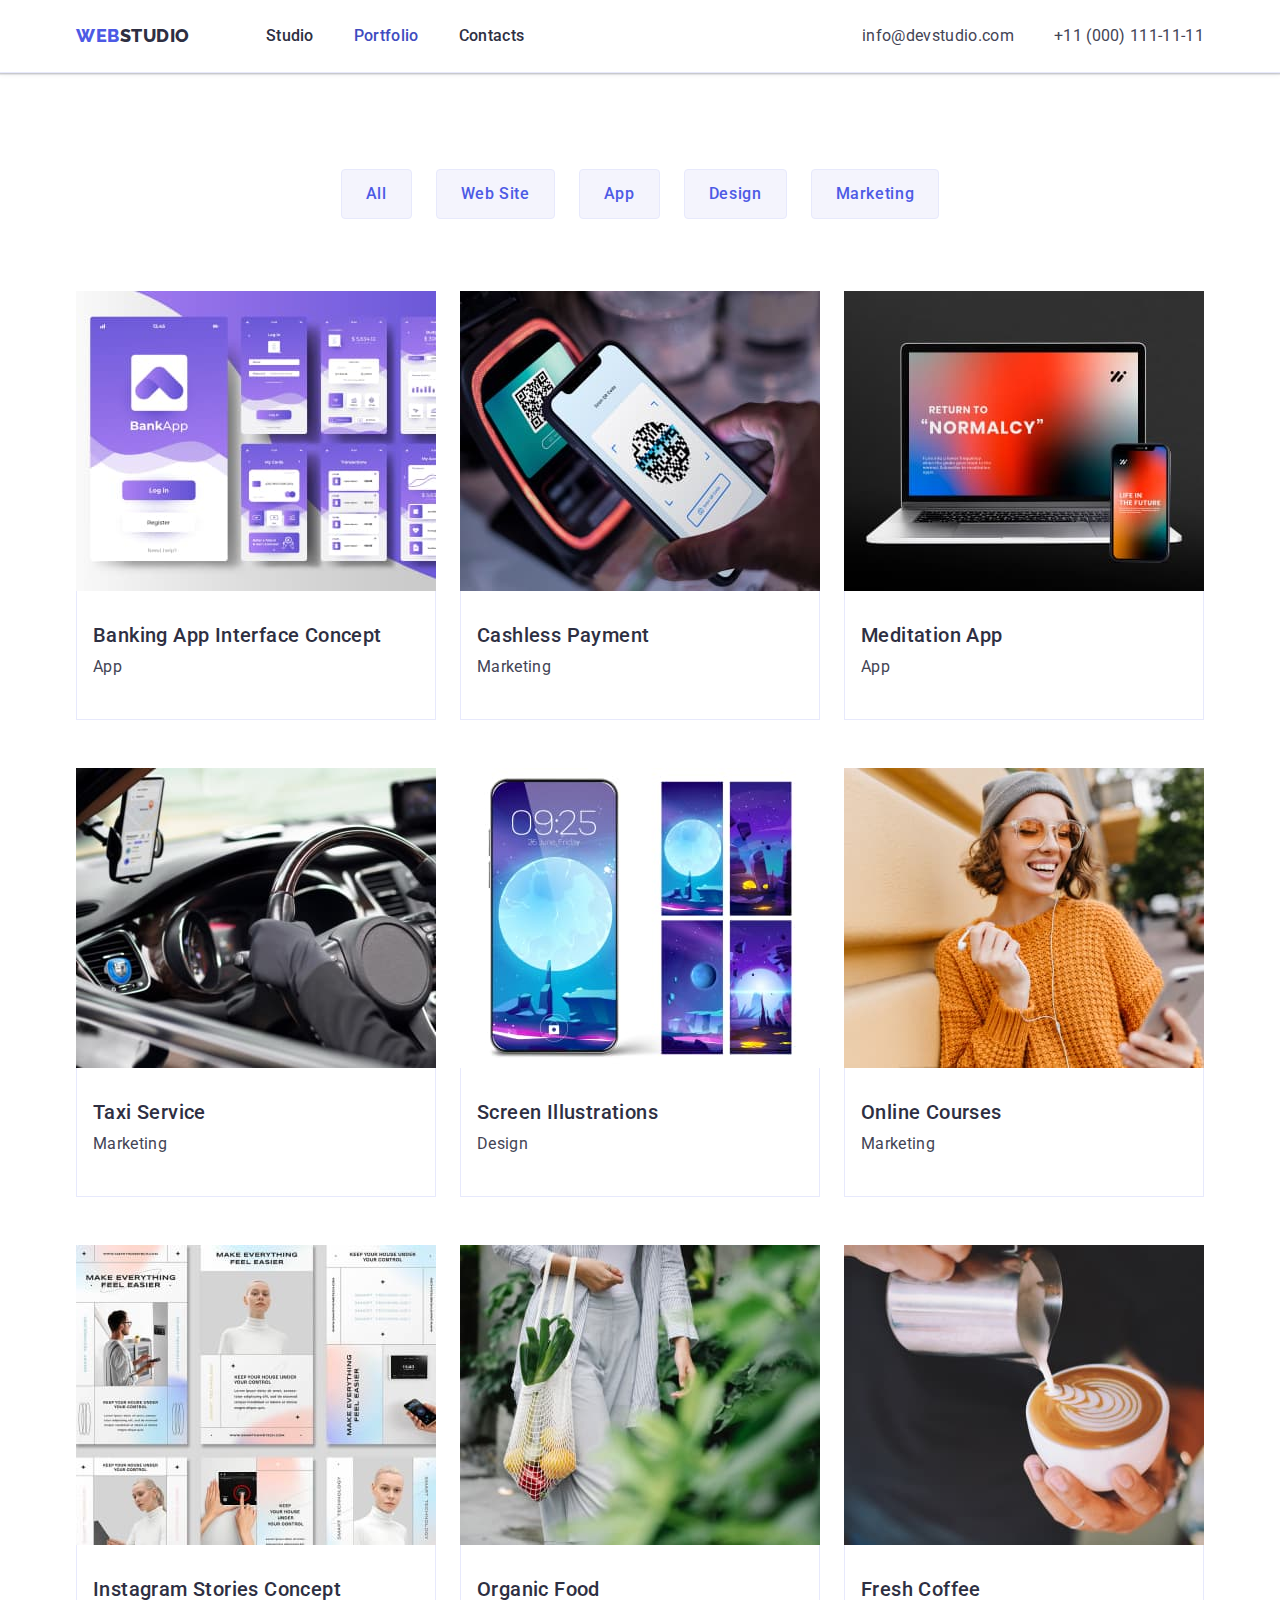
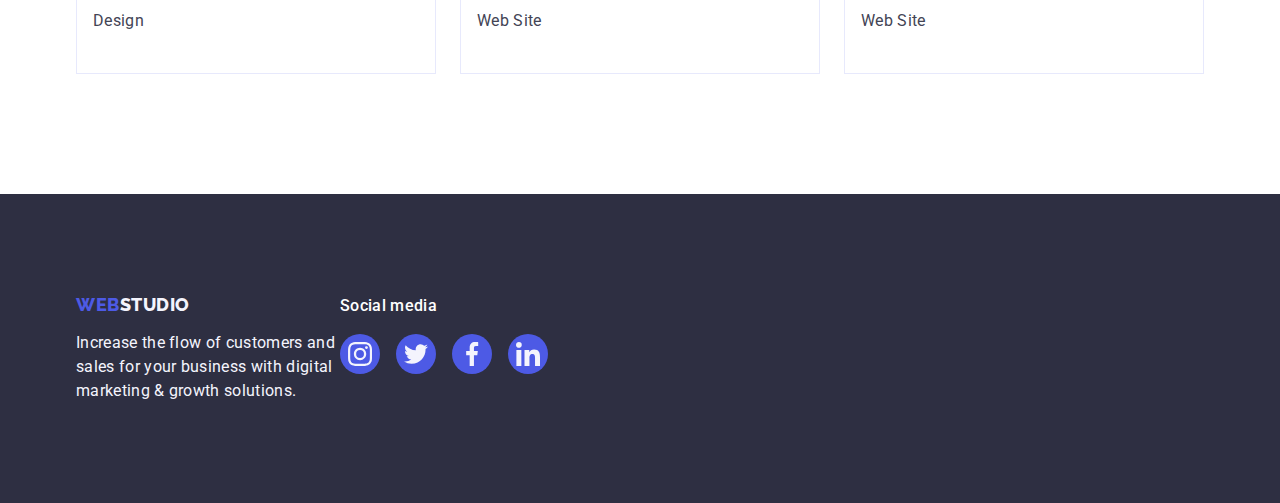
==== portfolio.html @ 7ee17296 "Initial commit" ====
<!DOCTYPE html>
<html lang="en">
  <head>
    <meta charset="UTF-8" />
    <meta http-equiv="X-UA-Compatible" content="IE=edge" />
    <meta name="viewport" content="width=device-width, initial-scale=1.0" />
    <title>Portfolio</title>
    <link rel="preconnect" href="https://fonts.googleapis.com" />
    <link rel="preconnect" href="https://fonts.gstatic.com" crossorigin />
    <link
      href="https://fonts.googleapis.com/css2?family=Raleway:wght@800&family=Roboto:wght@400;500;700;900&display=swap"
      rel="stylesheet" />
    <link rel="stylesheet" href="https://cdn.jsdelivr.net/npm/modern-normalize@1.1.0/modern-normalize.min.css" />
    <link rel="stylesheet" href="./css/styles.css" />
  </head>
  <body>
    <!-- Header -->
    <header class="page-header">
      <div class="container">
        <!-- Navigation -->
        <nav class="navigation">
          <!-- Logotype -->
          <a class="link logotype" href="./index.html">Web<span class="logo-theme-light">Studio</span></a>
          <ul class="menu list">
            <li class="menu-item">
              <a class="menu-link link" href="./index.html">Studio</a>
            </li>

            <li class="menu-item">
              <a class="menu-link link current" href="./portfolio.html">Portfolio</a>
            </li>

            <li class="menu-item">
              <a class="menu-link link" href="">Contacts</a>
            </li>
          </ul>
        </nav>
        <!-- Contacts -->
        <address class="address">
          <ul class="contacts list">
            <li class="contact-item">
              <a class="contact-link link" href="mailto:info@devstudio.com">info@devstudio.com</a>
            </li>

            <li class="contact-item">
              <a class="contact-link link" href="tel:+110001111111">+11 (000) 111-11-11</a>
            </li>
          </ul>
        </address>
      </div>
    </header>
    <main>
      <section class="filter">
        <div class="container">
          <h1 class="visually-hidden">Portfolio</h1>
          <!-- Filter -->
          <ul class="list filter-list">
            <li class="filter-item"><button class="filter-btn" type="button">All</button></li>
            <li class="filter-item"><button class="filter-btn" type="button">Web Site</button></li>
            <li class="filter-item"><button class="filter-btn" type="button">App</button></li>
            <li class="filter-item"><button class="filter-btn" type="button">Design</button></li>
            <li class="filter-item"><button class="filter-btn" type="button">Marketing</button></li>
          </ul>
          <ul class="list card-set">
            <li class="card-item">
              <a class="link card-item-link" href="">
                <img src="./images/portfolio/img-1.jpg" alt="Software" width="360" height="300" />
                <div class="card-content">
                  <h2 class="photo-title">Banking App Interface Concept</h2>
                  <p class="photo-description">App</p>
                </div>
              </a>
            </li>

            <li class="card-item">
              <a class="link card-item-link" href="">
                <img src="./images/portfolio/img-2.jpg" alt="Payments by phone" width="360" height="300" />
                <div class="card-content">
                  <h2 class="photo-title">Cashless Payment</h2>
                  <p class="photo-description">Marketing</p>
                </div>
              </a>
            </li>

            <li class="card-item">
              <a class="link card-item-link" href="">
                <img src="./images/portfolio/img-3.jpg" alt="Laptop and phone" width="360" height="300" />
                <div class="card-content">
                  <h2 class="photo-title">Meditation App</h2>
                  <p class="photo-description">App</p>
                </div>
              </a>
            </li>

            <li class="card-item">
              <a class="link card-item-link" href="">
                <img src="./images/portfolio/img-4.jpg" alt="Car interior" width="360" height="300" />
                <div class="card-content">
                  <h2 class="photo-title">Taxi Service</h2>
                  <p class="photo-description">Marketing</p>
                </div>
              </a>
            </li>

            <li class="card-item">
              <a class="link card-item-link" href="">
                <img src="./images/portfolio/img-5.jpg" alt="Screen illustrations" width="360" height="300" />
                <div class="card-content">
                  <h2 class="photo-title">Screen Illustrations</h2>
                  <p class="photo-description">Design</p>
                </div>
              </a>
            </li>

            <li class="card-item">
              <a class="link card-item-link" href="">
                <img src="./images/portfolio/img-6.jpg" alt="A girl with a mobile phone" width="360" height="300" />
                <div class="card-content">
                  <h2 class="photo-title">Online Courses</h2>
                  <p class="photo-description">Marketing</p>
                </div>
              </a>
            </li>

            <li class="card-item">
              <a class="link card-item-link" href="">
                <img src="./images/portfolio/img-7.jpg" alt="Instagram stories concept" width="360" height="300" />
                <div class="card-content">
                  <h2 class="photo-title">Instagram Stories Concept</h2>
                  <p class="photo-description">Design</p>
                </div>
              </a>
            </li>

            <li class="card-item">
              <a class="link card-item-link" href="">
                <img src="./images/portfolio/img-8.jpg" alt="Organic products" width="360" height="300" />
                <div class="card-content">
                  <h2 class="photo-title">Organic Food</h2>
                  <p class="photo-description">Web Site</p>
                </div>
              </a>
            </li>

            <li class="card-item">
              <a class="link card-item-link" href="">
                <img src="./images/portfolio/img-9.jpg" alt="Making coffee" width="360" height="300" />
                <div class="card-content">
                  <h2 class="photo-title">Fresh Coffee</h2>
                  <p class="photo-description">Web Site</p>
                </div>
              </a>
            </li>
          </ul>
        </div>
      </section>
    </main>

    <!-- Footer -->
    <footer class="page-footer">
      <div class="container">
        <div>
          <!-- Logotype -->
          <a class="link logotype" href="./index.html">Web<span class="logo-theme-dark">Studio</span></a>
          <p class="footer-text">
            Increase the flow of customers and sales for your business with digital marketing & growth solutions.
          </p>
        </div>
        <div>
          <p class="social-media">Social media</p>
          <ul class="list social-list">
            <li class="social-list-item">
              <a class="social-list-link" href="">
                <svg class="social-list-icon" width="24" height="24">
                  <use href="./images/icons.svg#icon-instagram-1"></use>
                </svg>
              </a>
            </li>
            <li class="social-list-item">
              <a class="social-list-link" href="">
                <svg class="social-list-icon" width="24" height="24">
                  <use href="./images/icons.svg#icon-twitter-1"></use>
                </svg>
              </a>
            </li>
            <li class="social-list-item">
              <a class="social-list-link" href="">
                <svg class="social-list-icon" width="24" height="24">
                  <use href="./images/icons.svg#icon-facebook-1"></use>
                </svg>
              </a>
            </li>
            <li class="social-list-item">
              <a class="social-list-link" href="">
                <svg class="social-list-icon" width="24" height="24">
                  <use href="./images/icons.svg#icon-linkedin-1"></use>
                </svg>
              </a>
            </li>
          </ul>
        </div>
      </div>
    </footer>
  </body>
</html>
---- css/styles.css ----
:root {
  /* Color */
  --primary-text-color-theme-light: #434455;
  --secondary-text-color-theme-light: #2e2f42;
  --primary-text-color-theme-dark: #ffffff;
  --secondary-text-color-theme-dark: #f4f4fd;
  --logo-color: #4d5ae5;
  --accent-color: #404bbf;
  --accent-color-footer: #31d0aa;
  --batton-background-theme-dark: #4d5ae5;
  --batton-background-accent: #404bbf;
  --customers-icon-color: #8e8f99;
}

h1,
h2,
h3,
h4,
p,
ul {
  margin-top: 0;
  margin-bottom: 0;
}

ul {
  padding-left: 0;
}

img {
  display: block;
}

.list {
  list-style: none;
}

.link {
  text-decoration: none;
}

body {
  background-color: #ffffff;
  font-family: "Roboto", sans-serif;
  font-size: 16px;
  line-height: 1.5;
  letter-spacing: 0.02em;
  color: var(--primary-text-color-theme-light);
}

.container {
  width: 1158px;
  margin: 0 auto;
  padding: 0 15px;
}

/* ==================================COMPONENTS=============================== */

.secondary-title {
  margin-bottom: 72px;
  font-size: 36px;
  line-height: 1.1;
  text-align: center;
  text-transform: capitalize;
  letter-spacing: 0.02em;
  color: var(--secondary-text-color-theme-light);
}

.photo-title {
  font-weight: 500;
  font-size: 20px;
  line-height: 1.2;
  letter-spacing: 0.02em;
  color: var(--secondary-text-color-theme-light);
}

.photo-description {
  font-weight: 400;
  font-size: 16px;
  color: var(--primary-text-color-theme-light);
  margin-bottom: 8px;
}

.section {
  padding-bottom: 120px;
}

.section:not(:nth-child(-2n + 3)) {
  padding-top: 120px;
}

.social-list {
  display: flex;
  justify-content: center;
  gap: 24px;
}

.social-list-link {
  display: flex;
  justify-content: center;
  align-items: center;
  width: 40px;
  height: 40px;
  background-color: var(--batton-background-theme-dark);
  border-radius: 50%;
}

.visually-hidden {
  position: absolute;
  width: 1px;
  height: 1px;
  margin: -1px;
  border: 0;
  padding: 0;

  white-space: nowrap;
  clip-path: inset(100%);
  clip: rect(0 0 0 0);
  overflow: hidden;
}

/* ==================================/COMPONENTS=============================== */

/* ==================================HEADER=============================== */

.page-header {
  border-bottom: 1px solid #e7e9fc;
  box-shadow: 0px 2px 1px rgba(46, 47, 66, 0.08), 0px 1px 1px rgba(46, 47, 66, 0.16), 0px 1px 6px rgba(46, 47, 66, 0.08);
}

.page-header .container {
  display: flex;
  align-items: center;
  justify-content: space-between;
}

.navigation {
  display: flex;
  align-items: center;
}

/* Logotype */
.logotype {
  margin-right: 76px;
  font-family: "Raleway", sans-serif;
  font-weight: 800;
  font-size: 18px;
  line-height: 1.17;
  letter-spacing: 0.03em;
  text-transform: uppercase;
  color: var(--logo-color);
}

.logo-theme-light {
  color: var(--secondary-text-color-theme-light);
}

.logo-theme-dark {
  color: var(--secondary-text-color-theme-dark);
}

.menu {
  display: flex;
}

.menu-item:not(:last-child) {
  margin-right: 40px;
}

.menu-link {
  display: inline-block;
  font-weight: 500;
  color: var(--secondary-text-color-theme-light);
  padding-top: 24px;
  padding-bottom: 24px;
}

.menu-link:hover,
.menu-link:focus {
  color: var(--accent-color);
}

/* Акцент на посилання на активну сторінку */
.menu .menu-link.link.current {
  color: var(--accent-color);
}

/* Contacts */

.address {
  font-style: normal;
}

.contacts {
  display: flex;
  gap: 40px;
}

.contact-link {
  font-style: normal;
  font-weight: 400;
  color: var(--primary-text-color-theme-light);
}

.contact-link:hover,
.contact-link:focus {
  color: var(--accent-color);
}

/* ==================================/HEADER=============================== */

/* ====================================HERO================================ */

.hero {
  background-color: var(--secondary-text-color-theme-light);
  background-image: linear-gradient(rgba(46, 47, 66, 0.7), rgba(46, 47, 66, 0.7)), url(../images/img-name.jpg);
  background-repeat: no-repeat;
  background-position: center;
  background-size: cover;
  /* background-size: 1440px, auto; */
  margin-left: auto;
  margin-right: auto;
  max-width: 1440px;
  text-align: center;
  padding: 188px 0;
}

.hero-title {
  font-size: 56px;
  line-height: 1.07;
  color: var(--primary-text-color-theme-dark);
  letter-spacing: 0.02em;
  margin: 0 auto 48px;
  max-width: 496px;
}

/* Button */
.modal-btn {
  display: block;
  margin: 0 auto;
  border-radius: 4px;
  padding: 16px 32px;
  min-width: 169px;
  border: none;
  font-family: inherit;
  font-weight: 500;
  font-size: 16px;
  line-height: 1.5;
  letter-spacing: 0.04em;
  color: var(--primary-text-color-theme-dark);
  background: var(--batton-background-theme-dark);
  cursor: pointer;
  text-align: center;
}

.modal-btn:hover,
.modal-btn:focus {
  background: var(--batton-background-accent);
}

/* ====================================/HERO================================ */

/* ================================OUR ADVANTAGES============================ */

.advantage-title {
  margin-bottom: 8px;
  font-weight: 500;
  font-size: 20px;
  line-height: 1.2;
  letter-spacing: 0.02em;
  color: var(--secondary-text-color-theme-light);
}

.advantage-text {
  color: var(--primary-text-color-theme-light);
}

.advantages .list {
  display: flex;
}

.advantages .item {
  flex-basis: calc((100% - 3 * 24px) / 4);
}

.advantages .item:not(:last-child) {
  margin-right: 24px;
}

.advantages-icon {
  display: flex;
  width: 264px;
  height: 112px;
  justify-content: center;
  align-items: center;
  background-color: var(--secondary-text-color-theme-dark);
  border-radius: 4px;
  margin-bottom: 8px;
}

/* ================================/OUR ADVANTAGES============================ */

/* ===============================WHAT ARE WE DOING=========================== */

.services .list {
  display: flex;
}

.services .item:not(:last-child) {
  margin-right: 24px;
}

/* ==============================/WHAT ARE WE DOING=========================== */

/* ====================================OUR TEAM=============================== */

.team {
  background-color: #f4f4fd;
}

.team-item {
  background-color: #ffffff;
  border-radius: 0px 0px 4px 4px;
  box-shadow: 0px 1px 6px rgba(46, 47, 66, 0.08), 0px 1px 1px rgba(46, 47, 66, 0.16), 0px 2px 1px rgba(46, 47, 66, 0.08);
}

.team .list {
  display: flex;
}

.team-item:not(:last-child) {
  margin-right: 24px;
}

.team .photo-title {
  margin-bottom: 8px;
}

.employees-card-content {
  padding: 32px 0;
  text-align: center;
  border-radius: 0px 0px 4px 4px;
}

.team .social-list-link:hover,
.team .social-list-link:focus {
  background-color: var(--accent-color);
}

.social-list-icon {
  fill: var(--secondary-text-color-theme-dark);
}

/* ===================================/OUR TEAM=============================== */

/* ==================================CUSTOMERS=============================== */
.customers .list {
  display: flex;
  gap: 24px;
  justify-content: space-between;
}

.customers-link {
  display: flex;
  justify-content: center;
  align-items: center;
  width: 168px;
  height: 88px;
  color: var(--customers-icon-color);
  border: 1px solid var(--customers-icon-color);
  border-radius: 4px;
}

.customers-link:hover,
.customers-link:focus {
  color: var(--accent-color);
  border: 1px solid var(--accent-color);
}

.customers-icon {
  fill: currentColor;
}

/* ==================================/CUSTOMERS=============================== */

/* =====================================FOOTER================================ */

.page-footer {
  background-color: var(--secondary-text-color-theme-light);
  padding-top: 100px;
  padding-bottom: 100px;
}

.footer-text {
  color: var(--secondary-text-color-theme-dark);
  width: 264px;
}

.page-footer .logotype {
  display: inline-block;
  margin-bottom: 16px;
}

.page-footer .container {
  display: flex;
  align-items: baseline;
}

.block-1 {
  margin-right: 120px;
}

.social-media {
  font-weight: 500;
  font-size: 16px;
  line-height: 1.5;
  letter-spacing: 0.02em;
  color: var(--primary-text-color-theme-dark);
  margin-bottom: 16px;
}

.page-footer .social-list {
  gap: 16px;
}

.page-footer .social-list-link:hover,
.page-footer .social-list-link:focus {
  background-color: var(--accent-color-footer);
}

/* =====================================/FOOTER================================ */

/* =====================================FILTER================================ */

.filter {
  padding-top: 96px;
  padding-bottom: 120px;
}

.filter-list {
  display: flex;
  justify-content: center;
  margin-bottom: 72px;
}

.filter-item:not(:last-child) {
  margin-right: 24px;
}

.filter-btn {
  font-family: inherit;
  font-style: normal;
  font-weight: 500;
  font-size: 16px;
  line-height: 1.5;
  letter-spacing: 0.04em;
  color: var(--logo-color);
  background: var(--secondary-text-color-theme-dark);
  padding: 12px 24px;
  border: 1px solid #e7e9fc;
  border-radius: 4px;
  cursor: pointer;
}

.filter-btn:hover,
.filter-btn:focus {
  color: var(--primary-text-color-theme-dark);
  background: var(--accent-color);
  box-shadow: 0px 3px 1px rgba(0, 0, 0, 0.1), 0px 2px 1px rgba(0, 0, 0, 0.08), 0px 2px 2px rgba(0, 0, 0, 0.12);
  border: 1px solid transparent;
}

.filter .card-set {
  display: flex;
  flex-wrap: wrap;
  column-gap: 24px;
  row-gap: 48px;
}

.filter .card-item {
  width: calc((100% - 48px) / 3);
}

.filter .card-item-link:hover,
.filter .card-item-link:focus {
  box-shadow: 0px 1px 6px rgba(46, 47, 66, 0.08), 0px 1px 1px rgba(46, 47, 66, 0.16), 0px 2px 1px rgba(46, 47, 66, 0.08);
}

.filter .card-item-link {
  display: block;
}

.filter .card-content {
  padding: 32px 16px;
  border: 1px solid #e7e9fc;
  border-top: none;
}

.filter .photo-title {
  margin-bottom: 8px;
}

/* =====================================FILTER================================ */
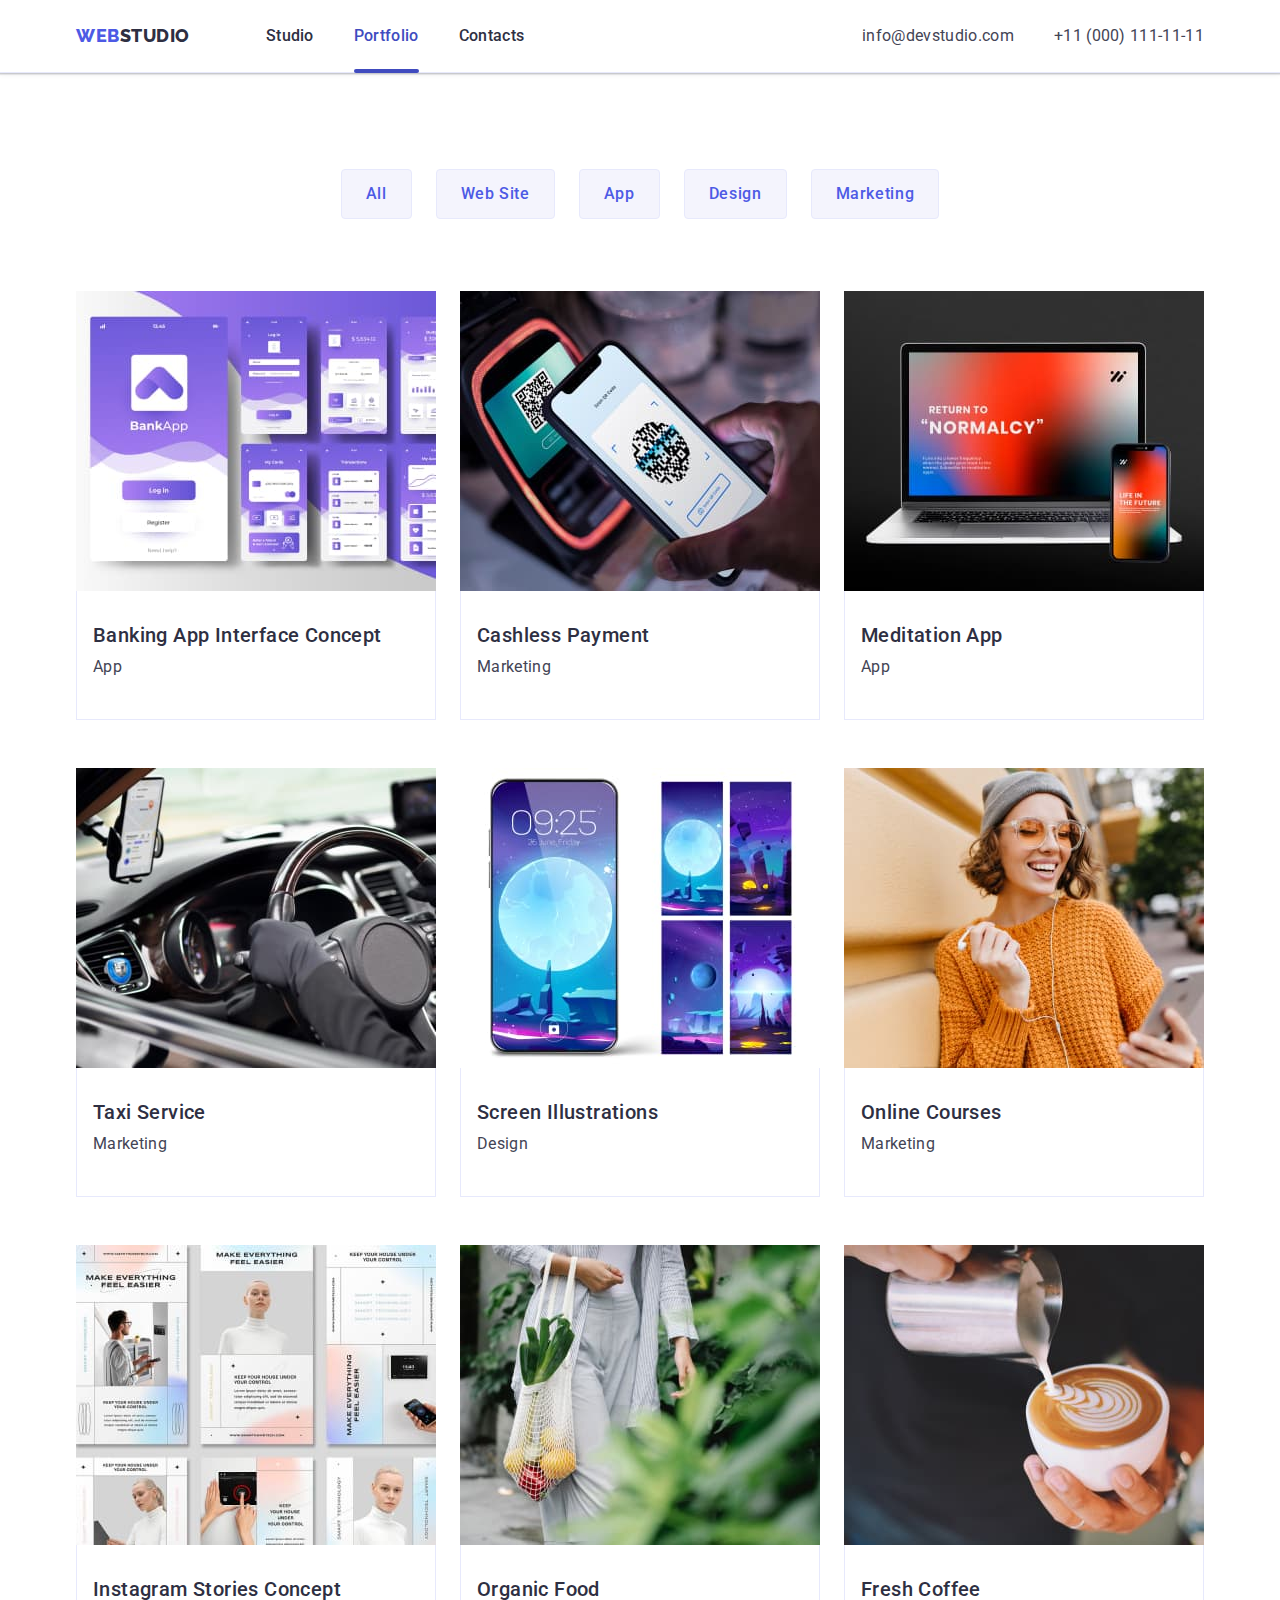
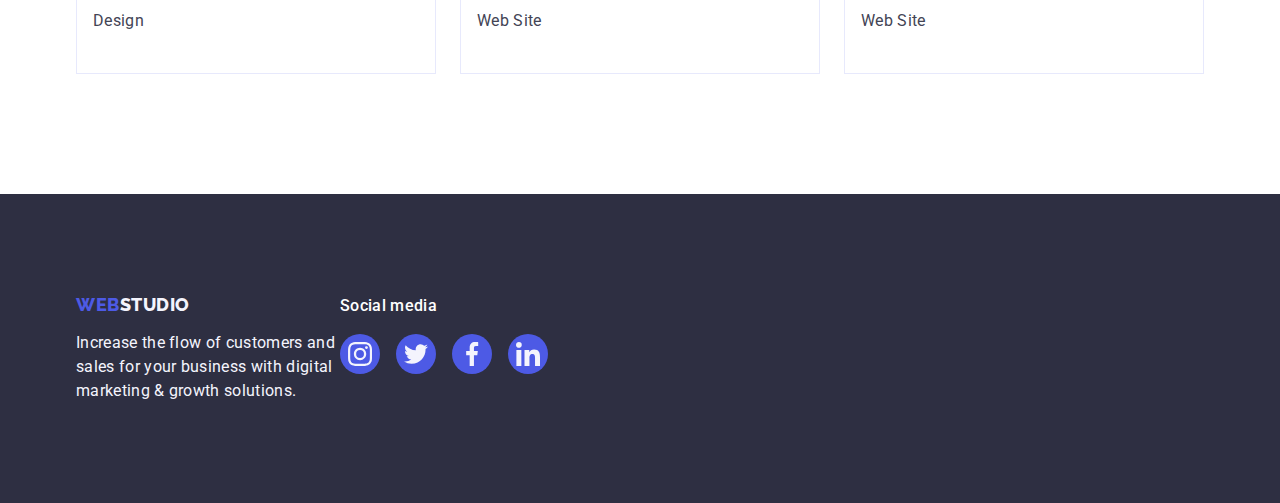
==== commit b6cbb70e: "goit-markup-hw-05" ====
--- a/portfolio.html
+++ b/portfolio.html
@@ -64,7 +64,13 @@
           <ul class="list card-set">
             <li class="card-item">
               <a class="link card-item-link" href="">
-                <img src="./images/portfolio/img-1.jpg" alt="Software" width="360" height="300" />
+                <div class="filter-card-wraper">
+                  <img src="./images/portfolio/img-1.jpg" alt="Software" width="360" height="300" />
+                  <p class="filter-card-overlay">
+                    14 Stylish and User-Friendly App Design Concepts · Task Manager App · Calorie Tracker App · Exotic
+                    Fruit Ecommerce App · Cloud Storage App
+                  </p>
+                </div>
                 <div class="card-content">
                   <h2 class="photo-title">Banking App Interface Concept</h2>
                   <p class="photo-description">App</p>
@@ -74,7 +80,13 @@
 
             <li class="card-item">
               <a class="link card-item-link" href="">
-                <img src="./images/portfolio/img-2.jpg" alt="Payments by phone" width="360" height="300" />
+                <div class="filter-card-wraper">
+                  <img src="./images/portfolio/img-2.jpg" alt="Payments by phone" width="360" height="300" />
+                  <p class="filter-card-overlay">
+                    14 Stylish and User-Friendly App Design Concepts · Task Manager App · Calorie Tracker App · Exotic
+                    Fruit Ecommerce App · Cloud Storage App
+                  </p>
+                </div>
                 <div class="card-content">
                   <h2 class="photo-title">Cashless Payment</h2>
                   <p class="photo-description">Marketing</p>
@@ -84,7 +96,13 @@
 
             <li class="card-item">
               <a class="link card-item-link" href="">
-                <img src="./images/portfolio/img-3.jpg" alt="Laptop and phone" width="360" height="300" />
+                <div class="filter-card-wraper">
+                  <img src="./images/portfolio/img-3.jpg" alt="Laptop and phone" width="360" height="300" />
+                  <p class="filter-card-overlay">
+                    14 Stylish and User-Friendly App Design Concepts · Task Manager App · Calorie Tracker App · Exotic
+                    Fruit Ecommerce App · Cloud Storage App
+                  </p>
+                </div>
                 <div class="card-content">
                   <h2 class="photo-title">Meditation App</h2>
                   <p class="photo-description">App</p>
@@ -94,7 +112,13 @@
 
             <li class="card-item">
               <a class="link card-item-link" href="">
-                <img src="./images/portfolio/img-4.jpg" alt="Car interior" width="360" height="300" />
+                <div class="filter-card-wraper">
+                  <img src="./images/portfolio/img-4.jpg" alt="Car interior" width="360" height="300" />
+                  <p class="filter-card-overlay">
+                    14 Stylish and User-Friendly App Design Concepts · Task Manager App · Calorie Tracker App · Exotic
+                    Fruit Ecommerce App · Cloud Storage App
+                  </p>
+                </div>
                 <div class="card-content">
                   <h2 class="photo-title">Taxi Service</h2>
                   <p class="photo-description">Marketing</p>
@@ -104,7 +128,13 @@
 
             <li class="card-item">
               <a class="link card-item-link" href="">
-                <img src="./images/portfolio/img-5.jpg" alt="Screen illustrations" width="360" height="300" />
+                <div class="filter-card-wraper">
+                  <img src="./images/portfolio/img-5.jpg" alt="Screen illustrations" width="360" height="300" />
+                  <p class="filter-card-overlay">
+                    14 Stylish and User-Friendly App Design Concepts · Task Manager App · Calorie Tracker App · Exotic
+                    Fruit Ecommerce App · Cloud Storage App
+                  </p>
+                </div>
                 <div class="card-content">
                   <h2 class="photo-title">Screen Illustrations</h2>
                   <p class="photo-description">Design</p>
@@ -114,7 +144,13 @@
 
             <li class="card-item">
               <a class="link card-item-link" href="">
-                <img src="./images/portfolio/img-6.jpg" alt="A girl with a mobile phone" width="360" height="300" />
+                <div class="filter-card-wraper">
+                  <img src="./images/portfolio/img-6.jpg" alt="A girl with a mobile phone" width="360" height="300" />
+                  <p class="filter-card-overlay">
+                    14 Stylish and User-Friendly App Design Concepts · Task Manager App · Calorie Tracker App · Exotic
+                    Fruit Ecommerce App · Cloud Storage App
+                  </p>
+                </div>
                 <div class="card-content">
                   <h2 class="photo-title">Online Courses</h2>
                   <p class="photo-description">Marketing</p>
@@ -124,7 +160,13 @@
 
             <li class="card-item">
               <a class="link card-item-link" href="">
-                <img src="./images/portfolio/img-7.jpg" alt="Instagram stories concept" width="360" height="300" />
+                <div class="filter-card-wraper">
+                  <img src="./images/portfolio/img-7.jpg" alt="Instagram stories concept" width="360" height="300" />
+                  <p class="filter-card-overlay">
+                    14 Stylish and User-Friendly App Design Concepts · Task Manager App · Calorie Tracker App · Exotic
+                    Fruit Ecommerce App · Cloud Storage App
+                  </p>
+                </div>
                 <div class="card-content">
                   <h2 class="photo-title">Instagram Stories Concept</h2>
                   <p class="photo-description">Design</p>
@@ -134,7 +176,13 @@
 
             <li class="card-item">
               <a class="link card-item-link" href="">
-                <img src="./images/portfolio/img-8.jpg" alt="Organic products" width="360" height="300" />
+                <div class="filter-card-wraper">
+                  <img src="./images/portfolio/img-8.jpg" alt="Organic products" width="360" height="300" />
+                  <p class="filter-card-overlay">
+                    14 Stylish and User-Friendly App Design Concepts · Task Manager App · Calorie Tracker App · Exotic
+                    Fruit Ecommerce App · Cloud Storage App
+                  </p>
+                </div>
                 <div class="card-content">
                   <h2 class="photo-title">Organic Food</h2>
                   <p class="photo-description">Web Site</p>
@@ -144,7 +192,13 @@
 
             <li class="card-item">
               <a class="link card-item-link" href="">
-                <img src="./images/portfolio/img-9.jpg" alt="Making coffee" width="360" height="300" />
+                <div class="filter-card-wraper">
+                  <img src="./images/portfolio/img-9.jpg" alt="Making coffee" width="360" height="300" />
+                  <p class="filter-card-overlay">
+                    14 Stylish and User-Friendly App Design Concepts · Task Manager App · Calorie Tracker App · Exotic
+                    Fruit Ecommerce App · Cloud Storage App
+                  </p>
+                </div>
                 <div class="card-content">
                   <h2 class="photo-title">Fresh Coffee</h2>
                   <p class="photo-description">Web Site</p>
--- a/css/styles.css
+++ b/css/styles.css
@@ -10,6 +10,7 @@
   --batton-background-theme-dark: #4d5ae5;
   --batton-background-accent: #404bbf;
   --customers-icon-color: #8e8f99;
+  --timing-function: cubic-bezier(0.4, 0, 0.2, 1);
 }
 
 h1,
@@ -102,6 +103,8 @@
   height: 40px;
   background-color: var(--batton-background-theme-dark);
   border-radius: 50%;
+
+  transition: background-color 250ms var(--timing-function);
 }
 
 .visually-hidden {
@@ -172,6 +175,8 @@
   color: var(--secondary-text-color-theme-light);
   padding-top: 24px;
   padding-bottom: 24px;
+
+  transition: color 250ms var(--timing-function);
 }
 
 .menu-link:hover,
@@ -180,8 +185,20 @@
 }
 
 /* Акцент на посилання на активну сторінку */
-.menu .menu-link.link.current {
+.menu .current {
+  position: relative;
   color: var(--accent-color);
+}
+
+.menu .current::after {
+  position: absolute;
+  bottom: -1px;
+  content: "";
+  display: block;
+  width: 100%;
+  height: 4px;
+  border-radius: 2px;
+  background-color: var(--accent-color);
 }
 
 /* Contacts */
@@ -199,6 +216,8 @@
   font-style: normal;
   font-weight: 400;
   color: var(--primary-text-color-theme-light);
+
+  transition: color 250ms var(--timing-function);
 }
 
 .contact-link:hover,
@@ -247,14 +266,82 @@
   line-height: 1.5;
   letter-spacing: 0.04em;
   color: var(--primary-text-color-theme-dark);
-  background: var(--batton-background-theme-dark);
+  background-color: var(--batton-background-theme-dark);
   cursor: pointer;
   text-align: center;
+
+  transition: background-color 250ms var(--timing-function);
 }
 
 .modal-btn:hover,
 .modal-btn:focus {
-  background: var(--batton-background-accent);
+  background-color: var(--batton-background-accent);
+}
+
+/* Backdrop */
+.backdrop {
+  position: fixed;
+  top: 0;
+  left: 0;
+  width: 100%;
+  height: 100%;
+  /* z-index: ; */
+  background-color: rgba(46, 47, 66, 0.4);
+  opacity: 1;
+  transition: opacity 250ms var(--timing-function);
+}
+
+.backdrop.is-hidden {
+  opacity: 0;
+  pointer-events: none;
+  visibility: hidden;
+}
+/* opacity - приховує елемент , visibility - забирає з потоку. */
+
+/* Modal window */
+.modal {
+  position: absolute;
+  top: 50%;
+  left: 50%;
+  transform: translate(-50%, -50%) scale(1);
+  opacity: 1;
+  min-height: 584px;
+  min-width: 408px;
+  background-color: #fcfcfc;
+  box-shadow: 0px 1px 1px rgba(0, 0, 0, 0.14), 0px 1px 3px rgba(0, 0, 0, 0.12), 0px 2px 1px rgba(0, 0, 0, 0.2);
+  border-radius: 4px;
+  transition: opacity 250ms var(--timing-function), transform 250ms var(--timing-function);
+}
+
+.backdrop.is-hidden .modal {
+  transform: translate(-50%, -50%) scale(0.9);
+  opacity: 0;
+}
+
+.modal-close-btn {
+  display: flex;
+  justify-content: center;
+  align-items: center;
+  position: absolute;
+  top: 24px;
+  right: 24px;
+  width: 24px;
+  height: 24px;
+  background-color: #e7e9fc;
+  border: 1px solid rgba(0, 0, 0, 0.1);
+  border-radius: 50%;
+  transition-property: background-color, border;
+  transition-duration: 250ms;
+  transition-timing-function: var(--timing-function);
+}
+.close-icon {
+  fill: currentColor;
+}
+
+.modal-close-btn:hover .modal-close-btn:focus {
+  background-color: var(--accent-color);
+  border: 1px solid transparent;
+  color: var(--primary-text-color-theme-dark);
 }
 
 /* ====================================/HERO================================ */
@@ -368,6 +455,10 @@
   color: var(--customers-icon-color);
   border: 1px solid var(--customers-icon-color);
   border-radius: 4px;
+
+  transition-property: color, border;
+  transition-duration: 250ms;
+  transition-timing-function: var(--timing-function);
 }
 
 .customers-link:hover,
@@ -454,17 +545,21 @@
   line-height: 1.5;
   letter-spacing: 0.04em;
   color: var(--logo-color);
-  background: var(--secondary-text-color-theme-dark);
+  background-color: var(--secondary-text-color-theme-dark);
   padding: 12px 24px;
   border: 1px solid #e7e9fc;
   border-radius: 4px;
   cursor: pointer;
+
+  transition-property: color, background-color, box-shadow, border;
+  transition-duration: 250ms;
+  transition-timing-function: var(--timing-function);
 }
 
 .filter-btn:hover,
 .filter-btn:focus {
   color: var(--primary-text-color-theme-dark);
-  background: var(--accent-color);
+  background-color: var(--accent-color);
   box-shadow: 0px 3px 1px rgba(0, 0, 0, 0.1), 0px 2px 1px rgba(0, 0, 0, 0.08), 0px 2px 2px rgba(0, 0, 0, 0.12);
   border: 1px solid transparent;
 }
@@ -480,13 +575,15 @@
   width: calc((100% - 48px) / 3);
 }
 
+.filter .card-item-link {
+  display: block;
+
+  transition: box-shadow 250ms var(--timing-function);
+}
+
 .filter .card-item-link:hover,
 .filter .card-item-link:focus {
   box-shadow: 0px 1px 6px rgba(46, 47, 66, 0.08), 0px 1px 1px rgba(46, 47, 66, 0.16), 0px 2px 1px rgba(46, 47, 66, 0.08);
-}
-
-.filter .card-item-link {
-  display: block;
 }
 
 .filter .card-content {
@@ -499,4 +596,49 @@
   margin-bottom: 8px;
 }
 
+/* Overlay */
+
+.filter-card-wraper {
+  position: relative;
+  overflow: hidden;
+}
+
+.filter-card-overlay {
+  position: absolute;
+  top: 0;
+  left: 0;
+  transform: translateY(100%);
+  width: 100%;
+  height: 100%;
+  transition: transform 250ms var(--timing-function);
+  overflow: auto;
+
+  font-weight: 400;
+  font-size: 16px;
+  line-height: 1.5;
+  letter-spacing: 0.02em;
+  color: var(--secondary-text-color-theme-dark);
+  background-color: var(--logo-color);
+  padding: 40px 32px 0;
+}
+
+.card-item-link:hover .filter-card-overlay,
+.card-item-link:focus .filter-card-overlay {
+  transform: translateY(0);
+}
+
 /* =====================================FILTER================================ */
+/* .product-thumb::before {
+  display: inline-block;
+  content: "";
+  position: absolute;
+  top: 0;
+  left: 0;
+  width: 100%;
+  height: 100%;
+  background-color: ;
+  opacity: 0;
+  transform: translateY(100%);
+} */
+/* на картку
+overflow: hidden;  не на картку а на тумбу */
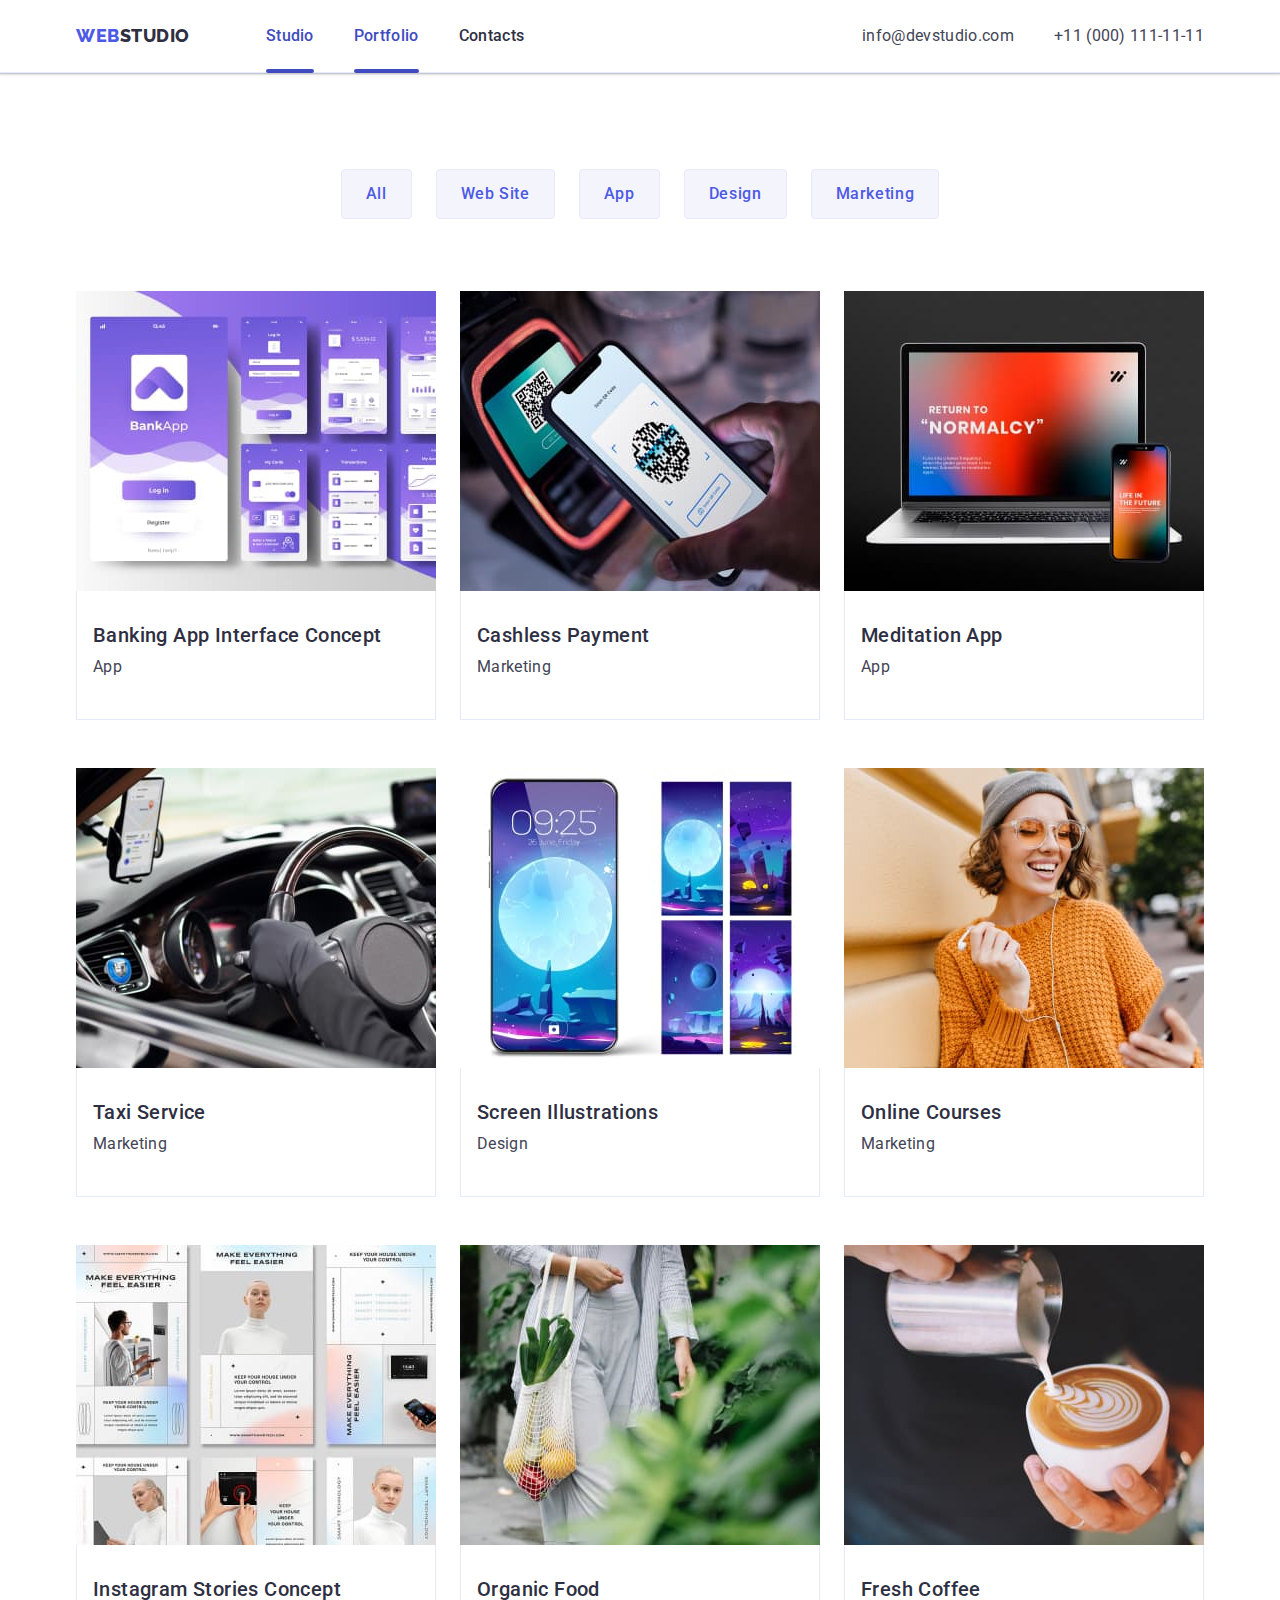
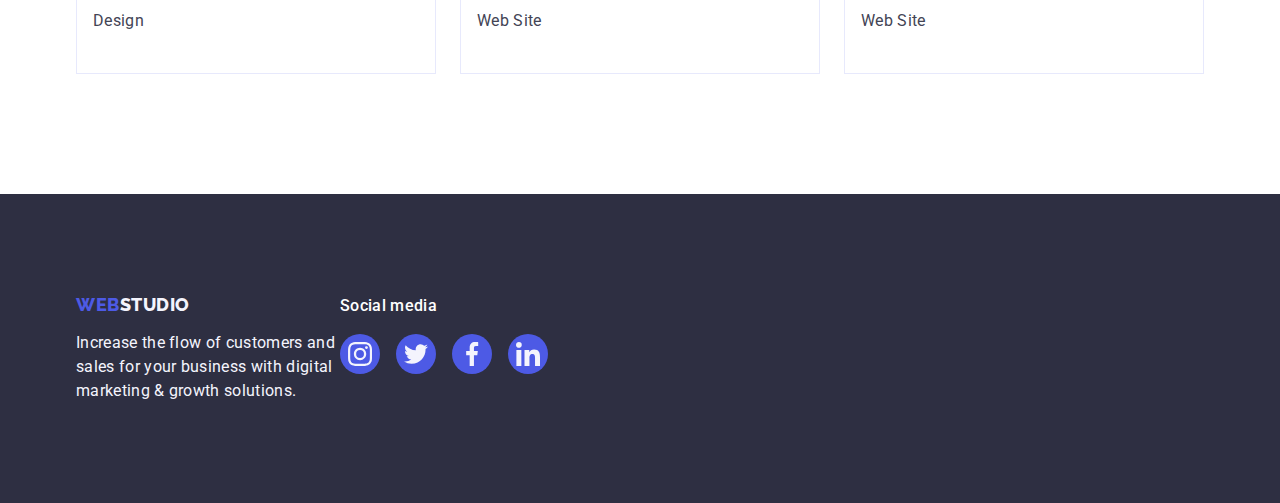
==== commit 23a46aa2: "Error correction 4" ====
--- a/portfolio.html
+++ b/portfolio.html
@@ -23,7 +23,7 @@
           <a class="link logotype" href="./index.html">Web<span class="logo-theme-light">Studio</span></a>
           <ul class="menu list">
             <li class="menu-item">
-              <a class="menu-link link" href="./index.html">Studio</a>
+              <a class="menu-link link current" href="./index.html">Studio</a>
             </li>
 
             <li class="menu-item">
--- a/css/styles.css
+++ b/css/styles.css
@@ -288,15 +288,16 @@
   /* z-index: ; */
   background-color: rgba(46, 47, 66, 0.4);
   opacity: 1;
-  transition: opacity 250ms var(--timing-function);
+  transition: opacity 250ms var(--timing-function), visibility 250ms var(--timing-function);
 }
 
 .backdrop.is-hidden {
   opacity: 0;
   pointer-events: none;
   visibility: hidden;
-}
-/* opacity - приховує елемент , visibility - забирає з потоку. */
+  /* opacity - приховує елемент , visibility - забирає з потоку. */
+}
+
 
 /* Modal window */
 .modal {
@@ -305,12 +306,13 @@
   left: 50%;
   transform: translate(-50%, -50%) scale(1);
   opacity: 1;
-  min-height: 584px;
+  /* min-height: 584px; */
+  min-height: 576px;
   min-width: 408px;
   background-color: #fcfcfc;
   box-shadow: 0px 1px 1px rgba(0, 0, 0, 0.14), 0px 1px 3px rgba(0, 0, 0, 0.12), 0px 2px 1px rgba(0, 0, 0, 0.2);
   border-radius: 4px;
-  transition: opacity 250ms var(--timing-function), transform 250ms var(--timing-function);
+  transition: transform 250ms var(--timing-function), opacity 250ms var(--timing-function);
 }
 
 .backdrop.is-hidden .modal {
@@ -327,22 +329,31 @@
   right: 24px;
   width: 24px;
   height: 24px;
+  padding: 0;
+  cursor: pointer;
   background-color: #e7e9fc;
   border: 1px solid rgba(0, 0, 0, 0.1);
   border-radius: 50%;
-  transition-property: background-color, border;
-  transition-duration: 250ms;
-  transition-timing-function: var(--timing-function);
-}
+  transition: background-color 250ms var(--timing-function), border 250ms var(--timing-function);
+ }
+
+.modal-close-btn:hover,
+.modal-close-btn:focus {
+  background-color: var(--accent-color);
+  /* border: 1px solid transparent; */
+  border: none;
+}
+
 .close-icon {
   fill: currentColor;
-}
-
-.modal-close-btn:hover .modal-close-btn:focus {
-  background-color: var(--accent-color);
-  border: 1px solid transparent;
-  color: var(--primary-text-color-theme-dark);
-}
+  transition: fill 250ms var(--timing-function);
+}
+
+.modal-close-btn:hover .close-icon,
+.modal-close-btn:focus .close-icon {
+  fill: var(--primary-text-color-theme-dark);
+}
+
 
 /* ====================================/HERO================================ */
 
@@ -453,10 +464,10 @@
   width: 168px;
   height: 88px;
   color: var(--customers-icon-color);
-  border: 1px solid var(--customers-icon-color);
+  border-color: var(--customers-icon-color);
   border-radius: 4px;
 
-  transition-property: color, border;
+  transition-property: border-color, color;
   transition-duration: 250ms;
   transition-timing-function: var(--timing-function);
 }
@@ -464,7 +475,7 @@
 .customers-link:hover,
 .customers-link:focus {
   color: var(--accent-color);
-  border: 1px solid var(--accent-color);
+  border-color: var(--accent-color);
 }
 
 .customers-icon {
@@ -550,10 +561,8 @@
   border: 1px solid #e7e9fc;
   border-radius: 4px;
   cursor: pointer;
-
-  transition-property: color, background-color, box-shadow, border;
-  transition-duration: 250ms;
-  transition-timing-function: var(--timing-function);
+  transition: color 250ms var(--timing-function), background-color 250ms var(--timing-function),
+    border-color 250ms var(--timing-function), box-shadow 250ms var(--timing-function);
 }
 
 .filter-btn:hover,
@@ -619,7 +628,7 @@
   letter-spacing: 0.02em;
   color: var(--secondary-text-color-theme-dark);
   background-color: var(--logo-color);
-  padding: 40px 32px 0;
+  padding: 40px 32px;
 }
 
 .card-item-link:hover .filter-card-overlay,
@@ -627,18 +636,5 @@
   transform: translateY(0);
 }
 
-/* =====================================FILTER================================ */
-/* .product-thumb::before {
-  display: inline-block;
-  content: "";
-  position: absolute;
-  top: 0;
-  left: 0;
-  width: 100%;
-  height: 100%;
-  background-color: ;
-  opacity: 0;
-  transform: translateY(100%);
-} */
-/* на картку
-overflow: hidden;  не на картку а на тумбу */
+/* =====================================/FILTER================================ */
+
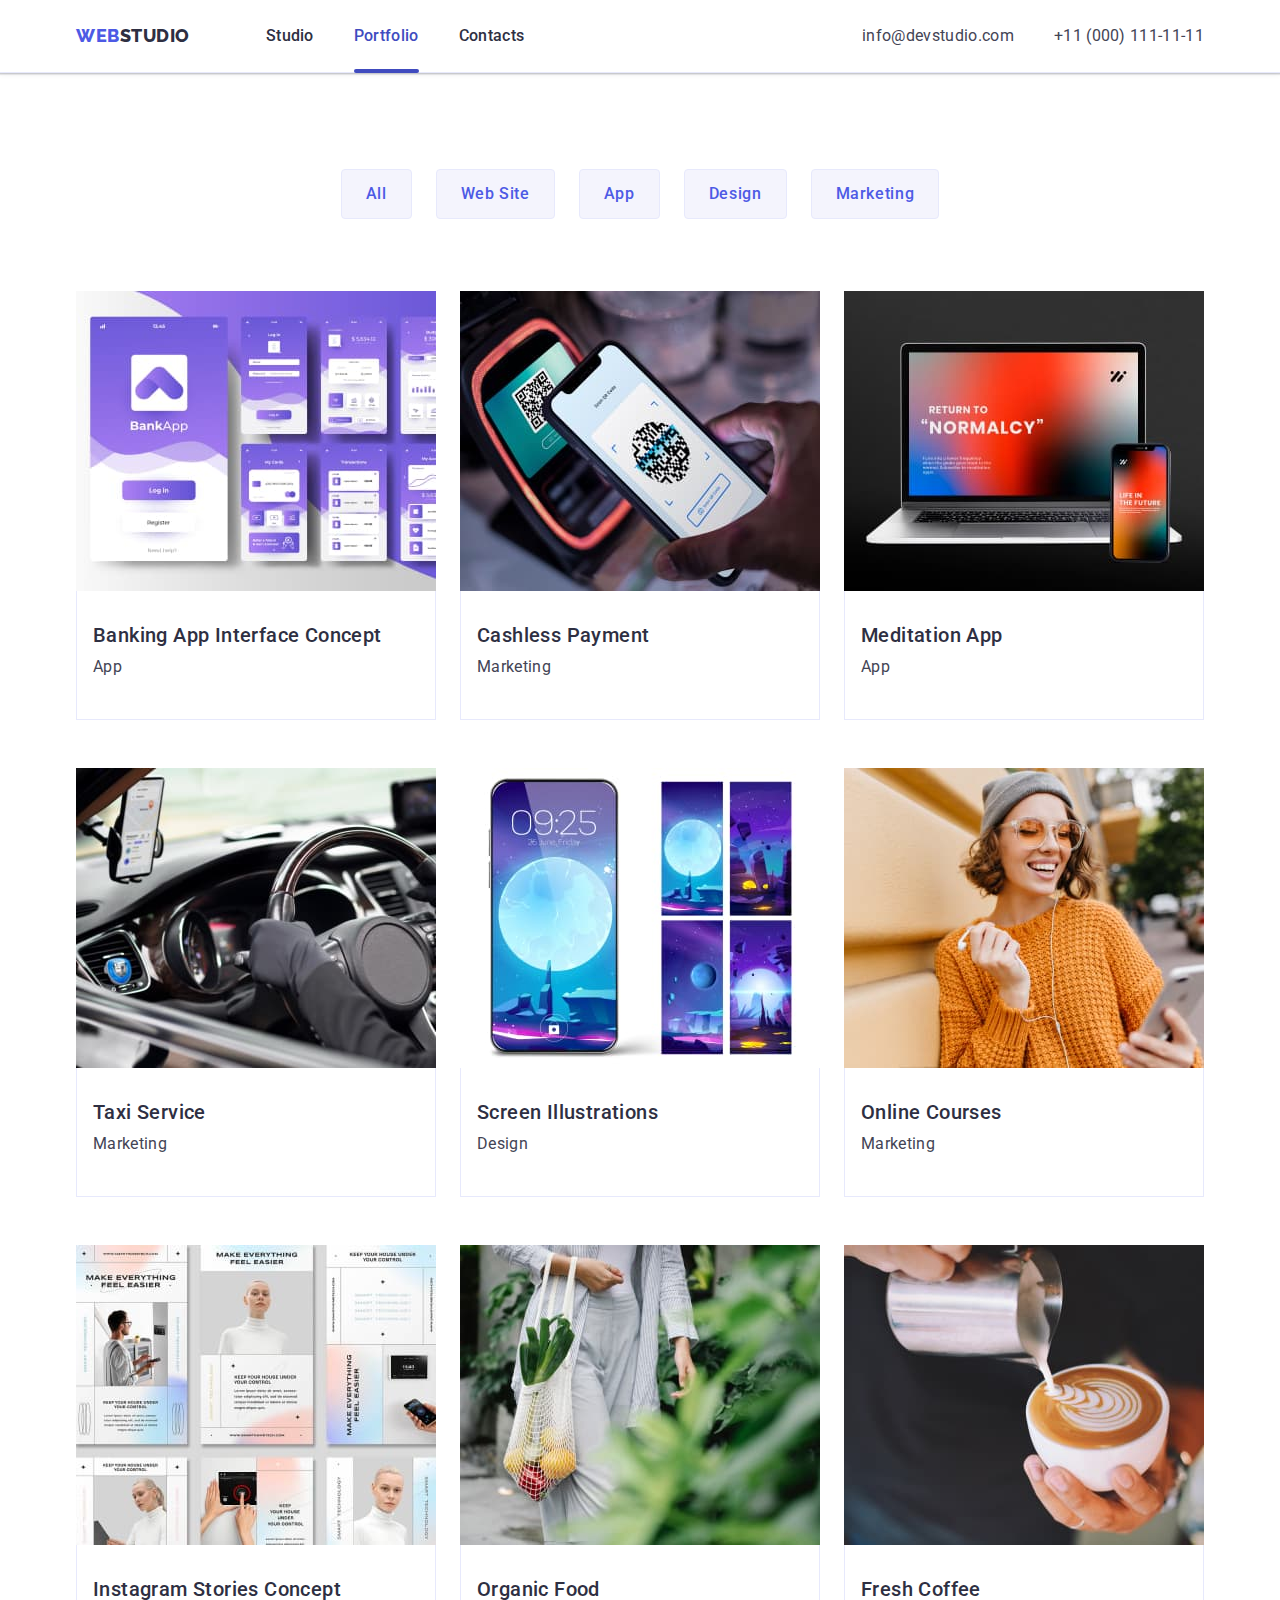
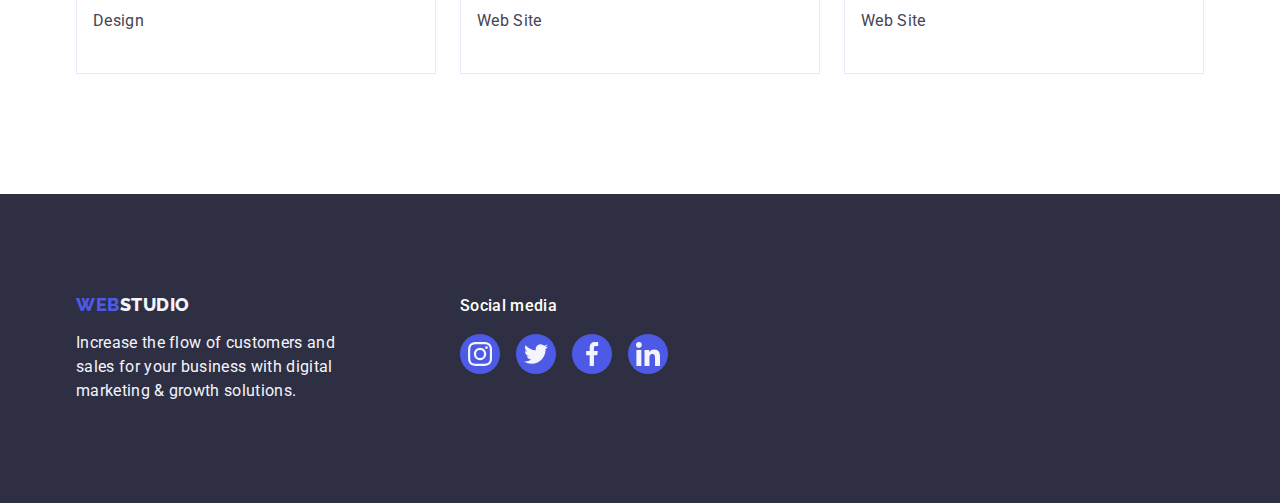
==== commit b9c1bb33: "Error correction 6" ====
--- a/portfolio.html
+++ b/portfolio.html
@@ -23,7 +23,7 @@
           <a class="link logotype" href="./index.html">Web<span class="logo-theme-light">Studio</span></a>
           <ul class="menu list">
             <li class="menu-item">
-              <a class="menu-link link current" href="./index.html">Studio</a>
+              <a class="menu-link link" href="./index.html">Studio</a>
             </li>
 
             <li class="menu-item">
@@ -213,7 +213,7 @@
     <!-- Footer -->
     <footer class="page-footer">
       <div class="container">
-        <div>
+        <div class="block-1">
           <!-- Logotype -->
           <a class="link logotype" href="./index.html">Web<span class="logo-theme-dark">Studio</span></a>
           <p class="footer-text">
@@ -224,28 +224,28 @@
           <p class="social-media">Social media</p>
           <ul class="list social-list">
             <li class="social-list-item">
-              <a class="social-list-link" href="">
+              <a class="link social-list-link" href="">
                 <svg class="social-list-icon" width="24" height="24">
                   <use href="./images/icons.svg#icon-instagram-1"></use>
                 </svg>
               </a>
             </li>
             <li class="social-list-item">
-              <a class="social-list-link" href="">
+              <a class="link social-list-link" href="">
                 <svg class="social-list-icon" width="24" height="24">
                   <use href="./images/icons.svg#icon-twitter-1"></use>
                 </svg>
               </a>
             </li>
             <li class="social-list-item">
-              <a class="social-list-link" href="">
+              <a class="link social-list-link" href="">
                 <svg class="social-list-icon" width="24" height="24">
                   <use href="./images/icons.svg#icon-facebook-1"></use>
                 </svg>
               </a>
             </li>
             <li class="social-list-item">
-              <a class="social-list-link" href="">
+              <a class="link social-list-link" href="">
                 <svg class="social-list-icon" width="24" height="24">
                   <use href="./images/icons.svg#icon-linkedin-1"></use>
                 </svg>
--- a/css/styles.css
+++ b/css/styles.css
@@ -305,19 +305,20 @@
   top: 50%;
   left: 50%;
   transform: translate(-50%, -50%) scale(1);
-  opacity: 1;
+  /* opacity: 1; */
   /* min-height: 584px; */
   min-height: 576px;
   min-width: 408px;
   background-color: #fcfcfc;
   box-shadow: 0px 1px 1px rgba(0, 0, 0, 0.14), 0px 1px 3px rgba(0, 0, 0, 0.12), 0px 2px 1px rgba(0, 0, 0, 0.2);
   border-radius: 4px;
-  transition: transform 250ms var(--timing-function), opacity 250ms var(--timing-function);
+  transition: transform 250ms var(--timing-function);
+  /* , opacity 250ms var(--timing-function) */
 }
 
 .backdrop.is-hidden .modal {
   transform: translate(-50%, -50%) scale(0.9);
-  opacity: 0;
+  /* opacity: 0; */
 }
 
 .modal-close-btn {
@@ -464,7 +465,7 @@
   width: 168px;
   height: 88px;
   color: var(--customers-icon-color);
-  border-color: var(--customers-icon-color);
+  border: 1px solid var(--customers-icon-color);
   border-radius: 4px;
 
   transition-property: border-color, color;
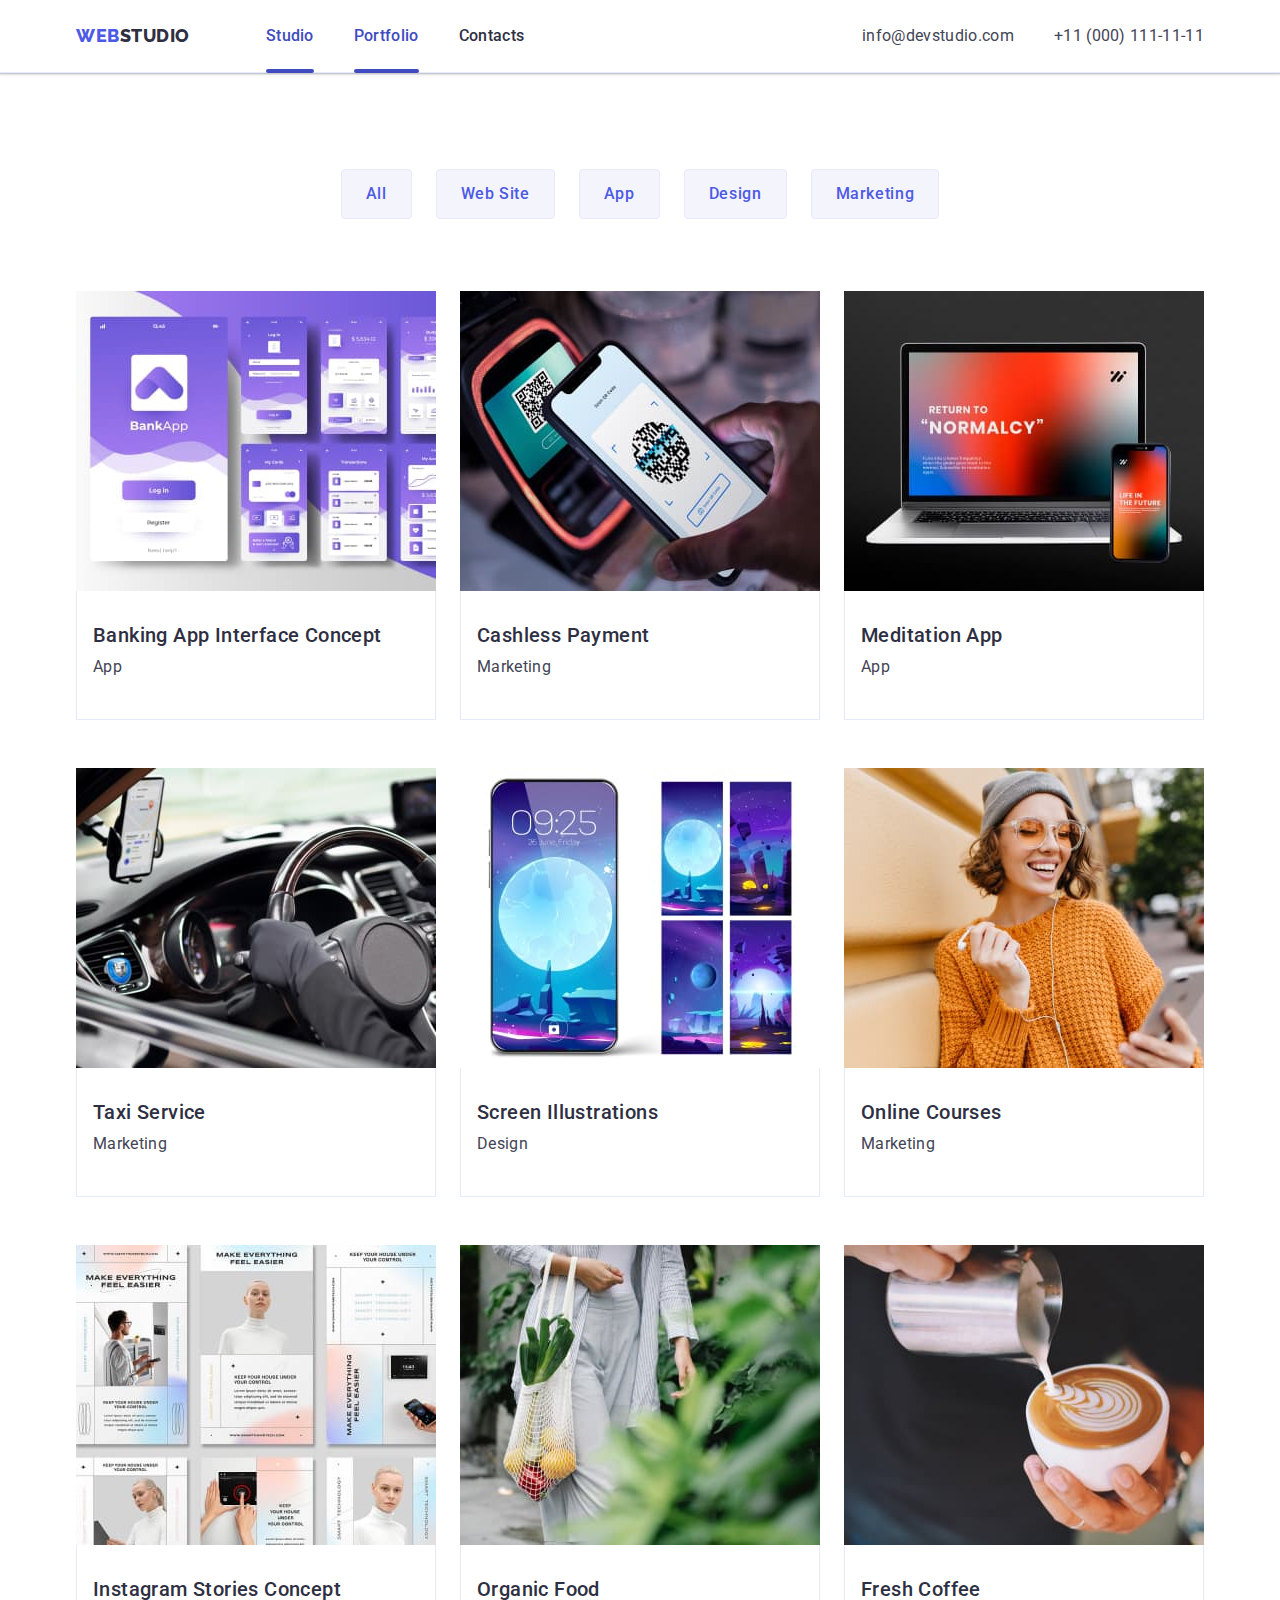
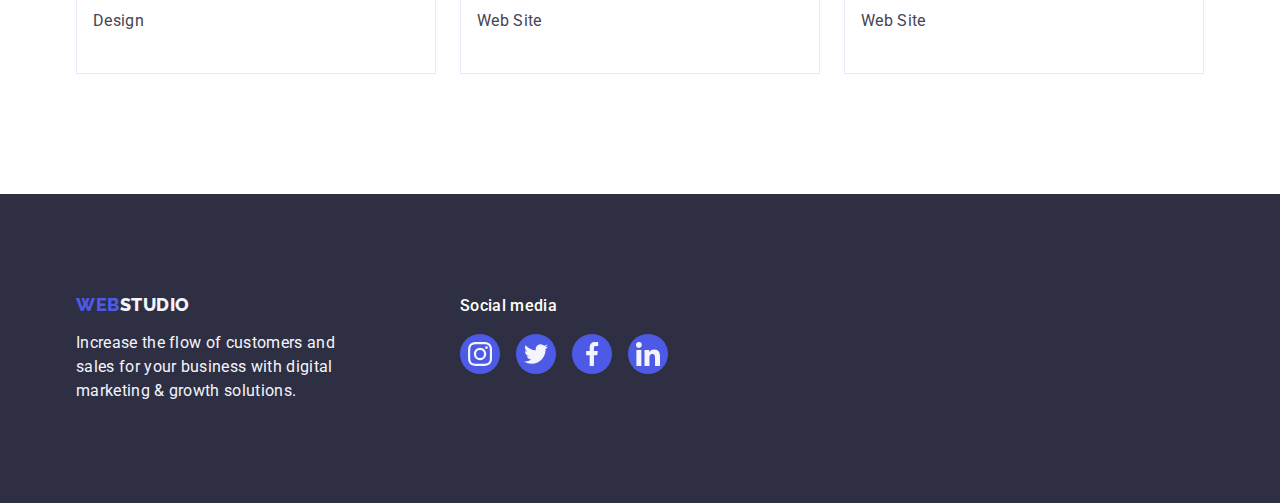
==== commit fbc227f9: "Update portfolio.html" ====
--- a/portfolio.html
+++ b/portfolio.html
@@ -23,7 +23,7 @@
           <a class="link logotype" href="./index.html">Web<span class="logo-theme-light">Studio</span></a>
           <ul class="menu list">
             <li class="menu-item">
-              <a class="menu-link link" href="./index.html">Studio</a>
+              <a class="menu-link link current" href="./index.html">Studio</a>
             </li>
 
             <li class="menu-item">
